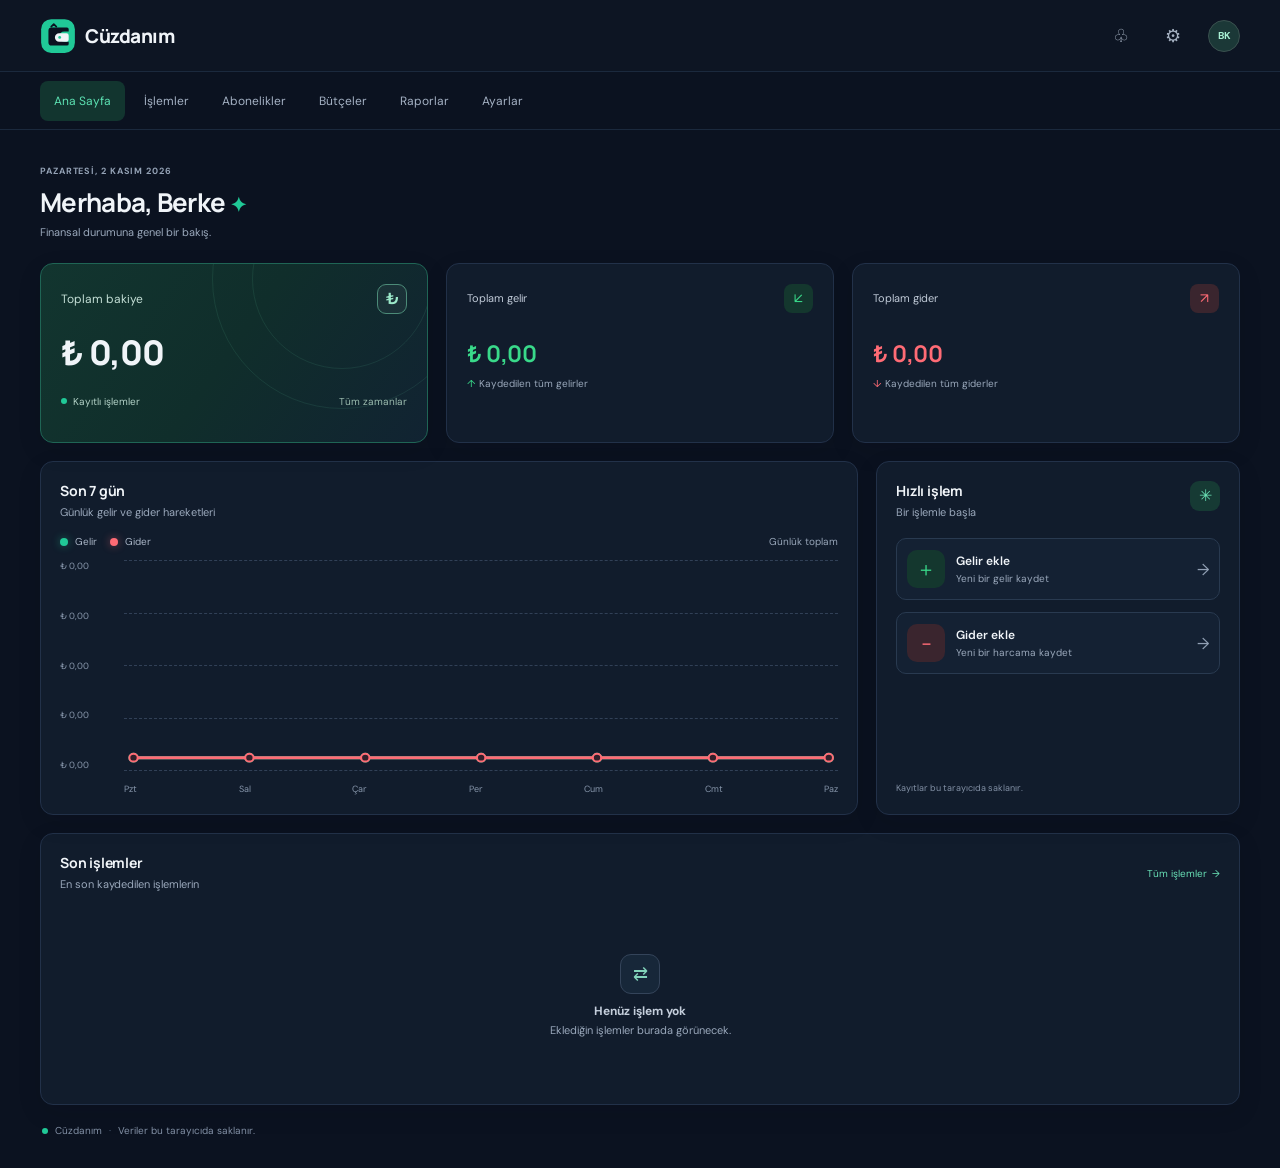
==== index.html @ 4f299576 "Initial commit - cuzdanim" ====
<!doctype html>
<html lang="tr">
  <head>
    <meta charset="utf-8" />
    <meta name="viewport" content="width=device-width, initial-scale=1" />
    <meta name="theme-color" content="#0b1220" />
    <meta name="description" content="Cüzdanım kişisel finans dashboard örneği." />
    <title>Cüzdanım | Ana Sayfa</title>
    <script>try { const t = localStorage.getItem('cuzdanim.theme'); if (t === 'dark' || t === 'light') document.documentElement.dataset.theme = t; } catch {}</script>
    <link rel="stylesheet" href="styles.css" />
    <script type="module" src="app.js"></script>
  </head>
  <body>
    <div class="app-shell">
      <header class="topbar">
        <a class="brand" href="#home" aria-label="Cüzdanım ana sayfa">
          <img class="brand-logo" src="assets/images/cuzdanim-logo.svg" alt="" aria-hidden="true" /><span>Cüzdanım</span>
        </a>
        <div class="topbar-actions">
          <button class="icon-button notification-button" type="button" aria-label="Bildirimler" aria-expanded="false" aria-controls="notification-panel"><span aria-hidden="true">♧</span><span class="notification-count" id="notification-count" hidden></span></button>
          <a class="icon-button settings-button" href="#settings" aria-label="Ayarlar">⚙</a>
          <div class="avatar" aria-label="Berke Kullanıcı">BK</div>
        </div>
        <section class="notification-panel" id="notification-panel" aria-labelledby="notification-title" hidden>
          <div class="notification-panel-heading"><div><h2 id="notification-title">Bildirimler</h2><p id="notification-summary" class="muted">Bildirimler yükleniyor…</p></div><button id="notifications-read-all" type="button" class="notification-read-all" hidden>Tümünü okundu işaretle</button></div>
          <div class="notification-list" id="notification-list" aria-live="polite"><p class="notification-empty">Bildirimler yükleniyor…</p></div>
        </section>
      </header>

      <nav class="desktop-nav" aria-label="Ana navigasyon">
        <a class="active" href="#home" aria-current="page">Ana Sayfa</a>
        <a href="#transactions">İşlemler</a><a href="#subscriptions">Abonelikler</a><a href="#budgets">Bütçeler</a>
        <a href="#reports">Raporlar</a><a href="#settings">Ayarlar</a>
      </nav>

      <main id="home" class="dashboard">
        <section class="welcome-row">
          <div><p class="eyebrow">PAZARTESİ, 2 KASIM 2026</p><h1>Merhaba, Berke <span aria-hidden="true">✦</span></h1><p class="muted">Finansal durumuna genel bir bakış.</p></div>
        </section>

        <section class="overview-grid" aria-label="Finansal özet">
          <article class="balance-card">
            <div class="balance-top"><span class="balance-label">Toplam bakiye</span><span class="balance-symbol" aria-hidden="true">₺</span></div>
            <p class="balance-amount" id="dashboard-balance">₺ 0,00</p>
            <div class="balance-bottom"><span><i class="status-dot"></i> Kayıtlı işlemler</span><span class="balance-period">Tüm zamanlar</span></div>
            <div class="balance-orb orb-one"></div><div class="balance-orb orb-two"></div>
          </article>
          <article class="card metric-card income-card">
            <div class="metric-heading"><span>Toplam gelir</span><span class="metric-icon" aria-hidden="true">↙</span></div>
            <p class="metric-value" id="dashboard-income">₺ 0,00</p>
            <p class="metric-caption"><span class="positive-mark">↑</span> Kaydedilen tüm gelirler</p>
          </article>
          <article class="card metric-card expense-card">
            <div class="metric-heading"><span>Toplam gider</span><span class="metric-icon" aria-hidden="true">↗</span></div>
            <p class="metric-value" id="dashboard-expense">₺ 0,00</p>
            <p class="metric-caption"><span class="negative-mark">↓</span> Kaydedilen tüm giderler</p>
          </article>
        </section>

        <section class="main-grid">
          <article class="card chart-card" aria-labelledby="chart-title">
            <div class="section-heading"><div><h2 id="chart-title">Son 7 gün</h2><p class="muted">Günlük gelir ve gider hareketleri</p></div></div>
            <div class="chart-legend"><span class="legend-item"><i class="legend-dot"></i> Gelir</span><span class="legend-item"><i class="legend-dot legend-expense"></i> Gider</span><span class="chart-range">Günlük toplam</span></div>
            <div class="chart-wrap" id="dashboard-chart" role="img" aria-label="Son yedi günlük gelir ve gider grafiği">
              <div class="y-axis"><span>₺ 0,00</span><span>₺ 0,00</span><span>₺ 0,00</span><span>₺ 0,00</span><span>₺ 0,00</span></div>
              <div class="plot">
                <div class="grid-lines" aria-hidden="true"><i></i><i></i><i></i><i></i><i></i></div>
                <svg class="chart-svg" viewBox="0 0 600 190" preserveAspectRatio="none" aria-hidden="true">
                  <defs><linearGradient id="area-fill" x1="0" x2="0" y1="0" y2="1"><stop offset="0%" stop-color="#20c997" stop-opacity=".27"/><stop offset="100%" stop-color="#20c997" stop-opacity="0"/></linearGradient></defs>
                </svg>
                <div class="x-axis" id="dashboard-chart-labels"></div>
              </div>
            </div>
          </article>

          <article class="card quick-card" aria-labelledby="quick-title">
            <div class="section-heading"><div><h2 id="quick-title">Hızlı işlem</h2><p class="muted">Bir işlemle başla</p></div><span class="quick-spark" aria-hidden="true">✳</span></div>
            <button class="quick-action quick-income" type="button" data-transaction="income"><span class="quick-icon" aria-hidden="true">＋</span><span><strong>Gelir ekle</strong><small>Yeni bir gelir kaydet</small></span><span class="quick-arrow" aria-hidden="true">→</span></button>
            <button class="quick-action quick-expense" type="button" data-transaction="expense"><span class="quick-icon" aria-hidden="true">−</span><span><strong>Gider ekle</strong><small>Yeni bir harcama kaydet</small></span><span class="quick-arrow" aria-hidden="true">→</span></button>
            <p class="quick-note">Kayıtlar bu tarayıcıda saklanır.</p>
          </article>
        </section>

        <section class="card transactions-card" id="recent-transactions" aria-labelledby="transactions-title">
          <div class="section-heading"><div><h2 id="transactions-title">Son işlemler</h2><p class="muted">En son kaydedilen işlemlerin</p></div><a class="view-all" href="#transactions">Tüm işlemler <span aria-hidden="true">→</span></a></div>
          <div class="transaction-list" id="dashboard-transactions" aria-live="polite">
            <div class="transactions-empty"><span class="empty-icon" aria-hidden="true">⇄</span><strong>Henüz işlem yok</strong><span>Eklediğin işlemler burada görünecek.</span></div>
          </div>
        </section>
        <footer class="page-footer"><span class="footer-dot"></span> Cüzdanım <span class="footer-separator">·</span> Veriler bu tarayıcıda saklanır.</footer>

        <section class="transactions-view" id="transactions-view" aria-labelledby="all-transactions-title" hidden>
          <div class="transactions-page-heading">
            <div><p class="eyebrow">CÜZDAN HAREKETLERİ</p><h1 id="all-transactions-title">İşlemler</h1><p class="muted">Gelir ve gider kayıtlarını ara, filtrele ve yönet.</p></div>
            <button class="button button-primary transactions-add" type="button" data-transaction="expense">＋ İşlem ekle</button>
          </div>
          <section class="card transactions-toolbar" aria-label="İşlem filtreleri">
            <label class="transactions-search">Ara
              <input id="transactions-search" type="search" placeholder="Açıklama veya kategori" autocomplete="off" />
            </label>
            <label>İşlem türü
              <select id="transactions-type"><option value="all">Tümü</option><option value="income">Gelir</option><option value="expense">Gider</option></select>
            </label>
            <label>Kategori
              <select id="transactions-category"><option value="all">Tüm kategoriler</option></select>
            </label>
            <label>Sıralama
              <select id="transactions-sort"><option value="desc">En yeni</option><option value="asc">En eski</option></select>
            </label>
          </section>
          <section class="card all-transactions-card" aria-label="İşlem listesi">
            <p class="transactions-count" id="transactions-count" aria-live="polite"></p>
            <div class="all-transaction-list" id="all-transactions-list" aria-live="polite"></div>
            <button class="button transactions-load-more" id="transactions-load-more" type="button" hidden>Daha fazla yükle</button>
          </section>
        </section>

        <section class="subscriptions-view" id="subscriptions-view" aria-labelledby="subscriptions-title" hidden>
          <div class="subscriptions-page-heading">
            <div><p class="eyebrow">DÜZENLİ ÖDEMELER</p><h1 id="subscriptions-title">Abonelikler</h1><p class="muted">Aboneliklerini ve yaklaşan ödemelerini yönet.</p></div>
            <button class="button button-primary subscription-add-button" type="button">＋ Abonelik ekle</button>
          </div>
          <p class="subscription-feedback" id="subscriptions-feedback" role="status" aria-live="polite"></p>

          <section class="subscription-summary-grid" aria-label="Abonelik özeti" aria-busy="true">
            <article class="card subscription-summary-card">
              <span>Aylık maliyet</span><strong id="subscription-monthly-cost">—</strong><small>Aktif aboneliklerin aylık karşılığı</small>
            </article>
            <article class="card subscription-summary-card">
              <span>Yıllık maliyet</span><strong id="subscription-yearly-cost">—</strong><small>Aktif aboneliklerin yıllık karşılığı</small>
            </article>
            <article class="card subscription-summary-card subscription-count-card">
              <span>Aktif abonelik</span><strong id="subscription-active-count">—</strong><small>İptal edilmemiş abonelikler</small>
            </article>
          </section>

          <section class="card subscription-section upcoming-section" aria-labelledby="upcoming-title">
            <div class="section-heading"><div><h2 id="upcoming-title">Yaklaşan ödemeler</h2><p class="muted">Vadesi geçen ve önümüzdeki 30 gündeki ödemeler</p></div></div>
            <div class="upcoming-group" id="overdue-payments-group" hidden><h3>Vadesi geçmiş</h3><div class="upcoming-list" id="overdue-payments"></div></div>
            <div class="upcoming-group" id="upcoming-payments-group" hidden><h3>Yaklaşan</h3><div class="upcoming-list" id="upcoming-payments"></div></div>
            <div class="subscription-empty" id="upcoming-empty" hidden>Önümüzdeki 30 gün için ödeme bulunmuyor.</div>
          </section>

          <section class="subscription-section" aria-labelledby="active-subscriptions-title">
            <div class="section-heading subscription-list-heading"><div><h2 id="active-subscriptions-title">Aktif abonelikler</h2><p class="muted">Düzenli ödemelerin ve sonraki vadeleri</p></div></div>
            <div class="subscription-list" id="active-subscriptions" aria-live="polite"><div class="subscription-loading">Abonelikler yükleniyor…</div></div>
          </section>

          <section class="subscription-section cancelled-section" aria-labelledby="cancelled-subscriptions-title">
            <div class="section-heading subscription-list-heading"><div><h2 id="cancelled-subscriptions-title">İptal edilen abonelikler</h2><p class="muted">Ödeme geçmişi korunur</p></div></div>
            <div class="subscription-list" id="cancelled-subscriptions" aria-live="polite"><div class="subscription-loading">Abonelikler yükleniyor…</div></div>
          </section>
        </section>

        <section class="budgets-view" id="budgets-view" aria-labelledby="budgets-title" hidden>
          <div class="budgets-page-heading">
            <div><p class="eyebrow">AYLIK HARCAMA PLANI</p><h1 id="budgets-title">Bütçeler</h1><p class="muted">Kategorilerine göre bu ayki harcamalarını takip et.</p></div>
            <button class="button button-primary budget-add-button" type="button">＋ Bütçe ekle</button>
          </div>
          <p class="budget-feedback" id="budgets-feedback" role="status" aria-live="polite"></p>
          <section class="budget-summary-grid" aria-label="Bütçe özeti" aria-busy="true">
            <article class="card budget-summary-card"><span>Toplam aylık bütçe</span><strong id="budget-total-amount">—</strong></article>
            <article class="card budget-summary-card"><span>Bu ay harcanan</span><strong id="budget-total-spent">—</strong></article>
            <article class="card budget-summary-card"><span>Kalan bütçe</span><strong id="budget-total-remaining">—</strong></article>
          </section>
          <section class="budget-list-section" aria-labelledby="budget-list-title">
            <div class="section-heading"><div><h2 id="budget-list-title">Kategori bütçeleri</h2><p class="muted">Harcamalar mevcut gider kayıtlarından hesaplanır.</p></div></div>
            <div class="budget-list" id="budget-list" aria-live="polite"><div class="budget-loading">Bütçeler yükleniyor…</div></div>
          </section>
        </section>

        <section class="reports-view" id="reports-view" aria-labelledby="reports-title" hidden>
          <div class="reports-page-heading">
            <div><p class="eyebrow">GELİR VE GİDER ANALİZİ</p><h1 id="reports-title">Raporlar</h1><p class="muted">Finansal hareketlerini seçtiğin döneme göre incele.</p></div>
          </div>
          <section class="card reports-filter" aria-label="Rapor tarih filtresi">
            <label for="reports-period">Dönem</label>
            <select id="reports-period">
              <option value="this-month">Bu ay</option>
              <option value="last-month">Geçen ay</option>
              <option value="last-6-months">Son 6 ay</option>
              <option value="last-12-months">Son 12 ay</option>
              <option value="custom">Özel tarih aralığı</option>
            </select>
            <div class="reports-custom-range" id="reports-custom-range" hidden>
              <label>Başlangıç<input id="reports-start-date" type="date" /></label>
              <label>Bitiş<input id="reports-end-date" type="date" /></label>
              <button class="button button-primary" id="reports-apply-range" type="button">Uygula</button>
            </div>
          </section>
          <p class="reports-feedback" id="reports-feedback" role="status" aria-live="polite"></p>
          <section class="reports-summary-grid" aria-label="Finansal özet" aria-busy="true">
            <article class="card report-metric"><span>Toplam gelir</span><strong id="report-income">—</strong><small id="report-income-change">Önceki döneme göre —</small></article>
            <article class="card report-metric"><span>Toplam gider</span><strong id="report-expense">—</strong><small id="report-expense-change">Önceki döneme göre —</small></article>
            <article class="card report-metric"><span>Net tasarruf</span><strong id="report-net">—</strong><small id="report-net-change">Önceki döneme göre —</small></article>
            <article class="card report-metric"><span>Tasarruf oranı</span><strong id="report-savings-rate">—</strong><small>Net tasarruf / toplam gelir</small></article>
          </section>
          <p class="reports-range-label" id="reports-range-label"></p>

          <section class="reports-chart-grid">
            <article class="card report-panel monthly-report-panel">
              <div class="section-heading"><div><h2>Aylık gelir ve gider</h2><p class="muted">Seçilen dönemin aylık toplamları</p></div></div>
              <div class="report-chart-legend"><span><i class="report-legend-income"></i> Gelir</span><span><i class="report-legend-expense"></i> Gider</span></div>
              <div class="report-monthly-chart" id="reports-monthly-chart" aria-label="Aylık gelir gider grafiği"></div>
              <p class="report-chart-empty" id="reports-monthly-empty" hidden>Bu dönemde gelir veya gider kaydı yok.</p>
            </article>
            <article class="card report-panel category-report-panel">
              <div class="section-heading"><div><h2>Gider dağılımı</h2><p class="muted">Kategori bazında seçilen dönem</p></div></div>
              <div class="report-donut-wrap">
                <div class="report-donut" id="reports-donut" role="img" aria-label="Kategori bazında gider dağılımı"><span id="reports-donut-total">₺ 0,00</span><small>Toplam gider</small></div>
              </div>
              <ul class="report-category-legend" id="reports-category-legend"></ul>
              <p class="report-chart-empty" id="reports-category-empty" hidden>Bu dönemde gider kaydı yok.</p>
            </article>
          </section>

          <section class="reports-analysis-grid">
            <article class="card report-panel top-category-panel">
              <div class="section-heading"><div><h2>En çok harcama yapılanlar</h2><p class="muted">İlk 5 kategori ve gider içindeki payı</p></div></div>
              <ol class="report-top-categories" id="reports-top-categories"></ol>
              <p class="report-chart-empty" id="reports-top-empty" hidden>Karşılaştırma için gider kaydı yok.</p>
            </article>
            <article class="card report-panel savings-panel">
              <div class="section-heading"><div><h2>Aylık tasarruf analizi</h2><p class="muted">Gelir ile gider arasındaki fark</p></div></div>
              <strong class="report-period-net" id="reports-period-net">—</strong>
              <div class="report-savings-months" id="reports-savings-months"></div>
              <p class="report-chart-empty" id="reports-savings-empty" hidden>Bu dönemde tasarruf verisi yok.</p>
            </article>
          </section>
        </section>

        <section class="settings-view" id="settings-view" aria-labelledby="settings-title" hidden>
          <div class="settings-page-heading"><div><p class="eyebrow">UYGULAMA TERCİHLERİ</p><h1 id="settings-title">Ayarlar</h1><p class="muted">Görünümü ve cihazındaki verileri yönet.</p></div></div>
          <p class="settings-feedback" id="settings-feedback" role="status" aria-live="polite"></p>
          <section class="card settings-card" aria-labelledby="appearance-title">
            <div class="settings-card-heading"><h2 id="appearance-title">Görünüm</h2><p class="muted">Tema tercihin bu cihazda saklanır.</p></div>
            <label class="settings-field">Tema
              <select id="settings-theme"><option value="dark">Koyu tema</option><option value="light">Açık tema</option></select>
            </label>
          </section>
          <section class="card settings-card" aria-labelledby="data-overview-title">
            <div class="settings-card-heading"><h2 id="data-overview-title">Veri özeti</h2><p class="muted">Bu cihazdaki IndexedDB kayıtları</p></div>
            <dl class="settings-stat-list" id="settings-stat-list" aria-busy="true">
              <div><dt>Toplam işlem</dt><dd id="settings-transaction-count">—</dd></div>
              <div><dt>Aktif abonelik</dt><dd id="settings-subscription-count">—</dd></div>
              <div><dt>Bütçe</dt><dd id="settings-budget-count">—</dd></div>
              <div><dt>Veritabanı sürümü</dt><dd id="settings-database-version">—</dd></div>
              <div><dt>Son yedekleme</dt><dd id="settings-last-backup">Henüz yedek alınmadı</dd></div>
            </dl>
          </section>
          <section class="card settings-card" aria-labelledby="backup-title">
            <div class="settings-card-heading"><h2 id="backup-title">Yedekleme ve geri yükleme</h2><p class="muted">Tüm kayıtların tek bir JSON dosyasına aktarılır.</p></div>
            <div class="settings-action-row">
              <button class="button button-primary" id="backup-export" type="button">Yedeği indir</button>
              <input id="backup-file" class="settings-file-input" type="file" accept="application/json,.json" />
              <label class="button settings-file-label" for="backup-file">JSON yedeği seç</label>
            </div>
            <p class="settings-note">Geri yükleme mevcut uygulama verilerinin tamamını yedekteki kayıtlarla değiştirir. Önce yedek indirmek iyi bir korumadır.</p>
          </section>
          <section class="card settings-card settings-reset-card" aria-labelledby="reset-title">
            <div class="settings-card-heading"><h2 id="reset-title">Tüm verileri sıfırla</h2><p class="muted">Bu işlem geri alınamaz. İşlemler, özel kategoriler, abonelikler, ödeme geçmişi ve bütçeler silinir; varsayılan kategoriler korunur.</p></div>
            <button class="button button-danger" id="data-reset" type="button">Tüm uygulama verilerini sıfırla</button>
          </section>
        </section>
      </main>

      <nav class="mobile-nav" aria-label="Ana navigasyon">
        <a href="#home" aria-current="page"><span aria-hidden="true">⌂</span><small>Ana Sayfa</small></a>
        <a href="#transactions"><span aria-hidden="true">⇄</span><small>İşlemler</small></a>
        <a href="#subscriptions"><span aria-hidden="true">⟳</span><small>Abonelikler</small></a>
        <a href="#budgets"><span aria-hidden="true">▤</span><small>Bütçeler</small></a>
        <a href="#reports"><span aria-hidden="true">▥</span><small>Raporlar</small></a>
        <a href="#settings"><span aria-hidden="true">⚙</span><small>Ayarlar</small></a>
      </nav>

      <dialog class="transaction-dialog" aria-labelledby="dialog-title">
        <form class="dialog-form" novalidate>
          <button class="dialog-close" type="button" aria-label="Kapat">×</button>
          <span class="dialog-icon" aria-hidden="true">＋</span>
          <h2 id="dialog-title">İşlem ekle</h2>
          <p class="muted">Gelir veya gider kaydını cüzdanına ekle.</p>
          <label>İşlem türü
            <select id="transaction-type" name="type" required>
              <option value="income">Gelir</option>
              <option value="expense">Gider</option>
            </select>
          </label>
          <label>Tutar (TL)
            <input id="transaction-amount" name="amount" type="text" inputmode="decimal" autocomplete="off" placeholder="Örn. 1.250,75" required />
          </label>
          <label>Kategori
            <select id="transaction-category" name="categoryId" required>
              <option value="">Kategori seç</option>
            </select>
          </label>
          <label>Tarih<input id="transaction-date" name="date" type="date" required /></label>
          <label>Açıklama<input id="transaction-description" name="description" type="text" maxlength="120" placeholder="Örn. Market alışverişi" autocomplete="off" required /></label>
          <p class="form-feedback" role="status" aria-live="polite"></p>
          <button class="button button-primary dialog-submit" type="submit">İşlemi kaydet</button>
        </form>
      </dialog>
      <dialog class="confirm-dialog" id="delete-confirm-dialog" aria-labelledby="delete-confirm-title">
        <form method="dialog" class="confirm-dialog-content">
          <h2 id="delete-confirm-title">İşlem silinsin mi?</h2>
          <p class="muted">Bu işlem kalıcı olarak silinecek.</p>
          <div class="confirm-actions"><button class="button" value="cancel">Vazgeç</button><button class="button button-danger" value="confirm">İşlemi sil</button></div>
        </form>
      </dialog>
      <dialog class="subscription-dialog" id="subscription-dialog" aria-labelledby="subscription-dialog-title">
        <form class="dialog-form subscription-form" id="subscription-form" novalidate>
          <button class="dialog-close" type="button" aria-label="Kapat">×</button>
          <span class="dialog-icon" aria-hidden="true">⟳</span>
          <h2 id="subscription-dialog-title">Abonelik ekle</h2>
          <p class="muted">Düzenli ödemenin bilgilerini gir.</p>
          <label>Abonelik adı
            <input id="subscription-name" name="name" type="text" maxlength="100" placeholder="Örn. Müzik üyeliği" autocomplete="off" required />
          </label>
          <label>Tutar (TL)
            <input id="subscription-amount" name="amount" type="text" inputmode="decimal" autocomplete="off" placeholder="Örn. 149,90" required />
          </label>
          <label>Ödeme periyodu
            <select id="subscription-period" name="period" required><option value="monthly">Aylık</option><option value="yearly">Yıllık</option></select>
          </label>
          <label>Sonraki ödeme tarihi
            <input id="subscription-next-date" name="nextPaymentDate" type="date" required />
          </label>
          <label>Gider kategorisi
            <select id="subscription-category" name="categoryId" required><option value="">Kategoriler yükleniyor…</option></select>
          </label>
          <p class="form-feedback" id="subscription-form-feedback" role="status" aria-live="polite"></p>
          <button class="button button-primary dialog-submit" id="subscription-submit" type="submit">Aboneliği kaydet</button>
        </form>
      </dialog>
      <dialog class="confirm-dialog" id="subscription-confirm-dialog" aria-labelledby="subscription-confirm-title">
        <form method="dialog" class="confirm-dialog-content">
          <h2 id="subscription-confirm-title">Onay</h2>
          <p class="muted" id="subscription-confirm-message"></p>
          <div class="confirm-actions"><button class="button" value="cancel">Vazgeç</button><button class="button button-primary" id="subscription-confirm-action" value="confirm">Onayla</button></div>
        </form>
      </dialog>
      <dialog class="subscription-dialog budget-dialog" id="budget-dialog" aria-labelledby="budget-dialog-title">
        <form class="dialog-form subscription-form" id="budget-form" novalidate>
          <button class="dialog-close" type="button" aria-label="Kapat">×</button>
          <span class="dialog-icon" aria-hidden="true">▤</span>
          <h2 id="budget-dialog-title">Bütçe ekle</h2>
          <p class="muted">Bir gider kategorisi için aylık sınır belirle.</p>
          <label>Bütçe adı
            <input id="budget-name" name="name" type="text" maxlength="80" placeholder="Örn. Market bütçem" autocomplete="off" required />
          </label>
          <label>Gider kategorisi
            <select id="budget-category" name="categoryId" required><option value="">Kategoriler yükleniyor…</option></select>
          </label>
          <label>Aylık bütçe (TL)
            <input id="budget-amount" name="amount" type="text" inputmode="decimal" autocomplete="off" placeholder="Örn. 5.000,00" required />
          </label>
          <p class="form-feedback" id="budget-form-feedback" role="status" aria-live="polite"></p>
          <button class="button button-primary dialog-submit" id="budget-submit" type="submit">Bütçeyi kaydet</button>
        </form>
      </dialog>
    </div>
  </body>
</html>
---- styles.css ----
@import url('https://fonts.googleapis.com/css2?family=DM+Sans:wght@400;500;600;700&family=Manrope:wght@400;500;600;700;800&display=swap');

:root {
  color-scheme: dark;
  --bg: #0b1220;
  --sidebar: #0d1523;
  --surface: #111c2c;
  --surface-raised: #152235;
  --border: #223149;
  --text: #f0f4f8;
  --muted: #8290a5;
  --emerald: #20c997;
  --income: #39d98a;
  --expense: #ff6b75;
  --gutter: 16px;
  font-family: 'DM Sans', sans-serif;
  background: var(--bg);
  color: var(--text);
}

* { box-sizing: border-box; }
html { min-width: 320px; scroll-behavior: smooth; }
body { min-width: 320px; min-height: 100vh; margin: 0; overflow-x: hidden; background: var(--bg); }
button, input { font: inherit; }
button, a { -webkit-tap-highlight-color: transparent; }
a { color: inherit; text-decoration: none; }
button { color: inherit; }
.app-shell { min-height: 100vh; }
.topbar { position: relative; height: 64px; display: flex; align-items: center; justify-content: space-between; padding: 0 var(--gutter); border-bottom: 1px solid #1b293d; background: #0d1523; }
.brand { display: flex; align-items: center; gap: 9px; font: 800 17px 'Manrope', sans-serif; letter-spacing: -.5px; }
.brand-logo { display: block; width: 34px; height: 34px; flex: 0 0 auto; }
.topbar-actions { display: flex; align-items: center; gap: 5px; }
.icon-button { position: relative; display: grid; place-items: center; width: 42px; height: 42px; border: 0; border-radius: 9px; background: transparent; color: #a6b2c2; font-size: 18px; cursor: pointer; }
.notification-count { position: absolute; top: 2px; right: 0; display: grid; min-width: 16px; height: 16px; place-items: center; padding: 0 4px; border: 1px solid #0d1523; border-radius: 9px; background: var(--expense); color: white; font-size: 9px; font-weight: 700; line-height: 1; }
.notification-count[hidden] { display: none; }
.notification-panel { position: absolute; z-index: 20; top: 58px; right: 10px; width: min(390px, calc(100vw - 20px)); max-height: min(72vh, 520px); overflow: auto; padding: 15px; border: 1px solid #2b3a50; border-radius: 13px; background: #111c2c; box-shadow: 0 16px 45px #0008; }
.notification-panel[hidden] { display: none; }
.notification-panel-heading { display: flex; align-items: flex-start; justify-content: space-between; gap: 12px; padding-bottom: 11px; border-bottom: 1px solid #26354a; }
.notification-panel-heading h2 { margin-bottom: 4px; font-size: 15px; }
.notification-read-all, .notification-mark-read { min-height: 44px; padding: 0 9px; border: 1px solid #34445a; border-radius: 8px; background: transparent; color: #a9e8d0; font-size: 11px; cursor: pointer; }
.notification-list { display: grid; gap: 8px; padding-top: 10px; }
.notification-item { display: flex; align-items: flex-start; justify-content: space-between; gap: 10px; padding: 11px; border: 1px solid #2a3950; border-left: 3px solid var(--emerald); border-radius: 9px; background: #152235; }
.notification-item.notification-subscription { border-left-color: #f2bd72; }
.notification-item.is-read { opacity: .65; }
.notification-item strong { display: block; margin-bottom: 4px; color: var(--text); font-size: 11px; }
.notification-item p { margin: 0; color: #aab7c8; font-size: 11px; line-height: 1.45; }
.notification-mark-read { flex: 0 0 auto; }
.notification-mark-read:disabled { border-color: transparent; color: #8290a5; cursor: default; }
.notification-empty, .notification-error { margin: 0; padding: 18px 8px; color: #9aa8bb; font-size: 11px; line-height: 1.5; text-align: center; }
.notification-error { color: var(--expense); }
.avatar { display: grid; place-items: center; width: 32px; height: 32px; margin-left: 4px; border: 1px solid #3a514f; border-radius: 50%; color: #a9f1d4; background: #1b3837; font-size: 10px; font-weight: 700; }
.desktop-nav { display: none; }
.dashboard { width: min(100%, 1280px); margin: 0 auto; padding: 0 var(--gutter) calc(96px + env(safe-area-inset-bottom)); }
.welcome-row { display: flex; align-items: center; justify-content: space-between; gap: 10px; padding: 24px 0 18px; }
.eyebrow { margin: 0 0 7px; color: #94a2b5; font-size: 9px; font-weight: 700; letter-spacing: .9px; }
h1, h2, p { margin-top: 0; }
h1, h2 { font-family: 'Manrope', sans-serif; }
h1 { margin-bottom: 4px; font-size: clamp(21px, 5.8vw, 26px); letter-spacing: -.7px; }
h1 span { color: var(--emerald); font-size: .75em; }
h2 { margin-bottom: 4px; font-size: 14px; letter-spacing: -.2px; }
.muted { margin: 0; color: #9aa8bb; font-size: 11px; line-height: 1.5; }
.overview-grid { display: grid; grid-template-columns: minmax(0, 1fr) minmax(0, 1fr); gap: 11px; }
.balance-card, .card { min-width: 0; border: 1px solid var(--border); border-radius: 13px; background: var(--surface); box-shadow: 0 8px 25px #0208121a; }
.balance-card { position: relative; grid-column: 1 / -1; min-height: 174px; overflow: hidden; padding: 19px; border-color: #1f6555; background: linear-gradient(125deg, #12352f 0%, #102e2b 49%, #112332 100%); }
.balance-top, .balance-bottom { position: relative; z-index: 1; display: flex; align-items: center; justify-content: space-between; gap: 8px; }
.balance-label { color: #c3ded5; font-size: 12px; }
.balance-symbol { display: grid; place-items: center; width: 30px; height: 30px; border: 1px solid #4c8b78; border-radius: 9px; color: #9be8c9; background: #ffffff0b; font-weight: 700; }
.balance-amount { position: relative; z-index: 1; margin: 12px 0 18px; font: 800 clamp(27px, 8vw, 36px) 'Manrope', sans-serif; letter-spacing: -1.2px; white-space: nowrap; }
.balance-amount span, .metric-value span { font-size: .62em; font-weight: 600; opacity: .82; }
.balance-bottom { color: #b4d3c8; font-size: 10px; }
.balance-bottom > span:first-child { display: inline-flex; align-items: center; gap: 6px; }
.status-dot, .footer-dot { width: 6px; height: 6px; border-radius: 50%; background: var(--emerald); }
.balance-period { color: #9cbcaf; }
.balance-orb { position: absolute; border: 1px solid #66d4ab1b; border-radius: 50%; pointer-events: none; }
.orb-one { top: -115px; right: -45px; width: 260px; height: 260px; }
.orb-two { top: -75px; right: -5px; width: 180px; height: 180px; }
.metric-card { min-height: 132px; padding: 13px; }
.metric-heading { display: flex; align-items: center; justify-content: space-between; gap: 5px; color: #c0cad7; font-size: 11px; }
.metric-icon { display: grid; flex: 0 0 auto; place-items: center; width: 29px; height: 29px; border-radius: 8px; font-size: 14px; }
.income-card .metric-icon { color: var(--income); background: #14372e; }
.expense-card .metric-icon { color: var(--expense); background: #3a252e; }
.metric-value { margin: 13px 0 8px; font: 700 clamp(14px, 4.5vw, 21px) 'Manrope', sans-serif; letter-spacing: -.5px; white-space: nowrap; }
.income-card .metric-value { color: var(--income); }
.expense-card .metric-value { color: var(--expense); }
.metric-caption { margin: 0; color: #9aa8bb; font-size: 9px; line-height: 1.4; }
.positive-mark { color: var(--income); }
.negative-mark { color: var(--expense); }
.main-grid { display: grid; grid-template-columns: minmax(0, 1fr); gap: 12px; margin-top: 12px; }
.chart-card, .quick-card, .transactions-card { padding: 16px 14px; }
.section-heading { display: flex; align-items: flex-start; justify-content: space-between; gap: 10px; }
.chart-legend { display: flex; flex-wrap: wrap; align-items: center; gap: 8px 13px; margin-top: 15px; }
.legend-item { display: inline-flex; align-items: center; gap: 7px; color: #aab6c7; font-size: 10px; }
.legend-dot { width: 8px; height: 8px; border-radius: 50%; background: var(--emerald); box-shadow: 0 0 9px #20c99777; }
.legend-expense { background: var(--expense); box-shadow: 0 0 9px #ff6b7577; }
.chart-range { margin-left: auto; color: #98a6b9; font-size: 10px; }
.chart-wrap { display: flex; height: 185px; min-width: 0; margin-top: 12px; }
.y-axis { display: flex; flex: 0 0 64px; flex-direction: column; justify-content: space-between; padding: 0 7px 24px 0; color: #8796ab; font-size: 9px; }
.plot { position: relative; flex: 1; min-width: 0; height: 100%; }
.grid-lines { position: absolute; inset: 0 0 24px; display: flex; flex-direction: column; justify-content: space-between; }
.grid-lines i { display: block; border-top: 1px dashed #314057; }
.chart-svg { position: absolute; inset: 0 0 24px; width: 100%; height: calc(100% - 24px); overflow: visible; }
.chart-area-fill { fill: url(#area-fill); }
.chart-line { fill: none; stroke: var(--emerald); stroke-width: 3; stroke-linecap: round; stroke-linejoin: round; vector-effect: non-scaling-stroke; }
.chart-line-expense { stroke: var(--expense); }
.chart-area-fill-expense { fill: url(#expense-area-fill); }
.chart-point { fill: #102a29; stroke: var(--emerald); stroke-width: 2; vector-effect: non-scaling-stroke; }
.chart-point-expense { fill: #321f2a; stroke: var(--expense); }
.chart-point.active { fill: var(--emerald); stroke: #d0ffed; stroke-width: 2; }
.x-axis { position: absolute; right: 0; bottom: 0; left: 0; display: flex; justify-content: space-between; gap: 3px; color: #8796ab; font-size: 9px; }
.quick-card { display: flex; flex-direction: column; }
.quick-spark { display: grid; place-items: center; width: 30px; height: 30px; border-radius: 9px; color: #6be0b5; background: #163a34; }
.quick-action { display: flex; align-items: center; gap: 11px; width: 100%; min-height: 62px; margin-top: 12px; padding: 9px 10px; border: 1px solid #293a50; border-radius: 10px; background: #142133; text-align: left; cursor: pointer; }
.quick-income { margin-top: 18px; }
.quick-icon { display: grid; flex: 0 0 auto; place-items: center; width: 38px; height: 38px; border-radius: 10px; color: var(--income); background: #14372e; font-size: 20px; }
.quick-expense .quick-icon { color: var(--expense); background: #3a252e; }
.quick-action > span:nth-child(2) { display: grid; min-width: 0; gap: 3px; }
.quick-action strong { font-size: 12px; font-weight: 600; }
.quick-action small { color: #9aa8bb; font-size: 10px; }
.quick-arrow { margin-left: auto; color: #91a0b4; font-size: 16px; }
.quick-note { margin: auto 0 0; padding-top: 13px; color: #8290a5; font-size: 9px; line-height: 1.5; }
.transactions-card { margin-top: 12px; }
.view-all { display: inline-flex; align-items: center; min-height: 40px; gap: 5px; color: #68dfb5; font-size: 10px; white-space: nowrap; }
.transaction-list { margin-top: 12px; }
.transaction-row { display: grid; grid-template-columns: 38px minmax(0, 1fr) auto; align-items: center; gap: 10px; min-height: 75px; padding: 9px 0; border-top: 1px solid #26354a; }
.transaction-icon { display: grid; place-items: center; width: 38px; height: 38px; border: 1px solid #34445a; border-radius: 11px; background: #172739; font-size: 16px; }
.transaction-icon.groceries, .transaction-icon.coffee { color: #e8bb7a; }
.transaction-icon.salary, .transaction-icon.freelance { color: var(--income); }
.transaction-icon.home { color: #9eb4ff; }
.transaction-info { display: grid; min-width: 0; gap: 4px; }
.transaction-info strong { overflow: hidden; color: #e2e8f0; font-size: 11px; font-weight: 600; text-overflow: ellipsis; white-space: nowrap; }
.transaction-info small { overflow: hidden; color: #9aa8bb; font-size: 9px; text-overflow: ellipsis; white-space: nowrap; }
.transaction-amount { font-size: 10px; font-weight: 600; white-space: nowrap; }
.expense-amount { color: var(--expense); }
.income-amount { color: var(--income); }
.transaction-tag { display: inline-flex; align-items: center; justify-content: center; min-height: 20px; justify-self: start; padding: 1px 7px; border-radius: 6px; font-size: 9px; line-height: 1.2; }
.expense-tag { color: #ff9299; background: #3a252e; }
.income-tag { color: #6de3a7; background: #14372e; }
.transactions-empty { display: flex; min-height: 180px; flex-direction: column; align-items: center; justify-content: center; color: #9aa8bb; text-align: center; font-size: 11px; }
.transactions-empty .empty-icon { display: grid; place-items: center; width: 40px; height: 40px; border: 1px solid #34445a; border-radius: 11px; color: #83d4ba; background: #172739; font-size: 18px; }
.transactions-empty strong { margin: 9px 0 4px; color: #c4cedb; font-size: 12px; }
.page-footer { display: flex; align-items: center; gap: 7px; padding: 18px 2px 0; color: #8290a5; font-size: 9px; line-height: 1.5; }
.footer-dot { flex: 0 0 auto; }
.footer-separator { color: #53637a; }
.mobile-nav { position: fixed; z-index: 10; right: 0; bottom: 0; left: 0; display: grid; grid-template-columns: repeat(6, minmax(0, 1fr)); padding: 5px 4px calc(5px + env(safe-area-inset-bottom)); border-top: 1px solid #2a3950; background: #0d1523f5; backdrop-filter: blur(12px); }
.mobile-nav a { display: flex; min-width: 0; min-height: 54px; flex-direction: column; align-items: center; justify-content: center; gap: 3px; border: 0; border-radius: 8px; background: transparent; color: #a4b1c3; }
.mobile-nav a[aria-current="page"] { color: #5ce1b2; }
.mobile-nav a > span { font-size: 18px; line-height: 1; }
.mobile-nav small { overflow: hidden; max-width: 100%; font-size: 8px; text-overflow: ellipsis; white-space: nowrap; }
.transaction-dialog { width: min(calc(100% - 32px), 420px); max-height: min(88dvh, 720px); overflow: auto; padding: 0; border: 1px solid #34445a; border-radius: 16px; background: var(--surface); color: var(--text); box-shadow: 0 24px 80px #0009; }
.transaction-dialog::backdrop { background: #030812b8; backdrop-filter: blur(4px); }
.dialog-form { position: relative; display: grid; gap: 14px; padding: 26px; }
.dialog-close { position: absolute; top: 12px; right: 12px; width: 40px; height: 40px; border: 0; border-radius: 8px; background: transparent; color: #aab6c7; font-size: 24px; }
.dialog-icon { display: grid; place-items: center; width: 42px; height: 42px; border-radius: 12px; color: var(--emerald); background: #153b35; font-size: 22px; }
.dialog-icon-expense { color: var(--expense); background: #3a252e; }
.dialog-form h2 { margin: 0; font-size: 19px; }
.dialog-form label { display: grid; gap: 7px; color: #b4c0ce; font-size: 11px; }
.dialog-form input, .dialog-form select { width: 100%; min-height: 46px; padding: 0 12px; border: 1px solid #34445a; border-radius: 8px; outline: none; background: #0d1726; color: var(--text); font-size: 14px; }
.dialog-form input:focus, .dialog-form select:focus { border-color: var(--emerald); }
.form-feedback { min-height: 18px; margin: 0; color: #9aa8bb; font-size: 11px; line-height: 1.5; }
.form-feedback.is-success { color: var(--income); }
.form-feedback.is-error { color: var(--expense); }
.dialog-submit { margin-top: 4px; }
.app-notice { position: fixed; z-index: 30; right: 16px; bottom: calc(78px + env(safe-area-inset-bottom)); left: 16px; max-width: 420px; margin: 0 auto; padding: 13px 16px; transform: translateY(10px); border: 1px solid #34445a; border-radius: 10px; background: #172538; color: #e2e9f1; box-shadow: 0 12px 35px #0006; opacity: 0; pointer-events: none; transition: opacity .18s ease, transform .18s ease; font-size: 12px; text-align: center; }
.app-notice.is-visible { transform: translateY(0); opacity: 1; }
.transactions-view[hidden], .dashboard > [hidden] { display: none !important; }
.transactions-page-heading { display: flex; align-items: flex-end; justify-content: space-between; gap: 14px; padding: 24px 0 18px; }
.transactions-page-heading h1 { margin-bottom: 5px; }
.transactions-add { flex: 0 0 auto; min-height: 44px; }
.transactions-toolbar { display: grid; grid-template-columns: repeat(2, minmax(0, 1fr)); gap: 10px; padding: 14px; }
.transactions-toolbar label { display: grid; min-width: 0; gap: 6px; color: #b4c0ce; font-size: 10px; }
.transactions-toolbar .transactions-search { grid-column: 1 / -1; }
.transactions-toolbar input, .transactions-toolbar select { width: 100%; min-width: 0; min-height: 44px; padding: 0 10px; border: 1px solid #34445a; border-radius: 8px; outline: none; background: #0d1726; color: var(--text); font-size: 13px; }
.transactions-toolbar input:focus, .transactions-toolbar select:focus { border-color: var(--emerald); }
.all-transactions-card { margin-top: 12px; padding: 13px 14px; }
.transactions-count { margin: 0; padding: 1px 0 10px; color: #9aa8bb; font-size: 11px; }
.manage-transaction-row { display: grid; grid-template-columns: minmax(0, 1fr) auto; align-items: center; gap: 8px 10px; min-width: 0; padding: 12px 0; border-top: 1px solid #26354a; }
.manage-transaction-info { display: grid; min-width: 0; gap: 4px; }
.manage-transaction-info strong { overflow: hidden; color: #e2e8f0; font-size: 12px; text-overflow: ellipsis; white-space: nowrap; }
.manage-transaction-info span { overflow: hidden; color: #9aa8bb; font-size: 10px; text-overflow: ellipsis; white-space: nowrap; }
.manage-transaction-row > .transaction-amount { justify-self: end; font-size: 12px; }
.manage-transaction-actions { display: flex; grid-column: 1 / -1; justify-content: flex-end; gap: 7px; }
.button { display: inline-flex; align-items: center; justify-content: center; min-height: 44px; padding: 0 13px; border: 1px solid #34445a; border-radius: 8px; background: #142133; color: #dce5ef; font-size: 12px; cursor: pointer; }
.button-primary { border-color: #20c997; background: #20c997; color: #062219; font-weight: 700; }
.transaction-action { min-width: 72px; min-height: 44px; }
.transaction-delete, .button-danger { border-color: #653741; color: #ff9ba2; background: #35242c; }
.transactions-load-more { width: 100%; margin-top: 12px; }
.transactions-load-more[hidden] { display: none; }
.confirm-dialog { width: min(calc(100% - 32px), 400px); padding: 0; border: 1px solid #34445a; border-radius: 14px; background: var(--surface); color: var(--text); box-shadow: 0 24px 80px #0009; }
.confirm-dialog::backdrop { background: #030812b8; backdrop-filter: blur(4px); }
.confirm-dialog-content { padding: 22px; }
.confirm-dialog-content h2 { font-size: 18px; }
.confirm-actions { display: flex; justify-content: flex-end; gap: 8px; margin-top: 18px; }
.subscriptions-view[hidden] { display: none !important; }
.subscriptions-view { display: grid; gap: 16px; padding-top: 22px; }
.subscriptions-page-heading { display: flex; align-items: flex-end; justify-content: space-between; gap: 12px; }
.subscriptions-page-heading h1 { margin-bottom: 5px; }
.subscription-add-button { flex: 0 0 auto; min-height: 44px; }
.subscription-feedback { min-height: 0; margin: -8px 0 0; color: var(--expense); font-size: 12px; line-height: 1.5; }
.subscription-feedback:empty { display: none; }
.subscription-summary-grid { display: grid; grid-template-columns: repeat(2, minmax(0, 1fr)); gap: 10px; }
.subscription-summary-card { display: grid; min-width: 0; min-height: 116px; align-content: start; gap: 7px; padding: 14px; }
.subscription-summary-card > span { color: #b7c3d1; font-size: 11px; }
.subscription-summary-card > strong { overflow: hidden; color: #8ae6c5; font: 700 clamp(17px, 5vw, 23px) 'Manrope', sans-serif; text-overflow: ellipsis; white-space: nowrap; }
.subscription-count-card { grid-column: 1 / -1; }
.subscription-summary-card > small { color: #8796ab; font-size: 9px; line-height: 1.45; }
.subscription-section { min-width: 0; }
.subscription-section > .section-heading { margin-bottom: 11px; }
.upcoming-section { display: grid; gap: 12px; padding: 16px 14px; }
.upcoming-section > .section-heading { margin-bottom: 0; }
.upcoming-group { display: grid; gap: 8px; }
.upcoming-group[hidden] { display: none; }
.upcoming-group h3 { margin: 0; color: #c2cedb; font-size: 11px; font-weight: 700; }
.upcoming-list, .subscription-list { display: grid; min-width: 0; gap: 10px; }
.upcoming-payment-card { display: grid; grid-template-columns: minmax(0, 1fr) auto; align-items: center; gap: 10px; min-width: 0; padding: 12px; border: 1px solid #293a50; border-radius: 11px; background: #142133; }
.upcoming-payment-card.is-overdue { border-color: #693c46; background: linear-gradient(120deg, #2b202b, #172133); }
.upcoming-payment-info { display: grid; min-width: 0; gap: 4px; }
.upcoming-payment-info strong { overflow: hidden; color: #e2e8f0; font-size: 12px; text-overflow: ellipsis; white-space: nowrap; }
.upcoming-payment-info span { overflow: hidden; color: #9aa8bb; font-size: 10px; text-overflow: ellipsis; white-space: nowrap; }
.upcoming-payment-info .upcoming-payment-date { color: #b6c2d0; }
.upcoming-payment-due { display: grid; justify-items: end; gap: 4px; }
.upcoming-payment-due strong { color: var(--text); font-size: 12px; white-space: nowrap; }
.upcoming-payment-due span { color: #a7b4c5; font-size: 10px; text-align: right; }
.is-overdue .upcoming-payment-due span { color: #ff9299; }
.subscription-paid-button { grid-column: 1 / -1; width: 100%; }
.subscription-empty, .subscription-loading, .subscription-error { padding: 18px 10px; color: #9aa8bb; font-size: 11px; text-align: center; }
.subscription-empty[hidden] { display: none; }
.subscription-error { color: #ff9299; }
.subscription-empty-card { display: grid; gap: 5px; padding: 19px 14px; border: 1px dashed #34445a; border-radius: 12px; color: #9aa8bb; font-size: 11px; text-align: center; }
.subscription-empty-card strong { color: #d1d9e4; font-size: 12px; }
.subscription-card { display: grid; min-width: 0; gap: 12px; padding: 15px; }
.subscription-card.is-cancelled { border-color: #2b3546; background: #0f1928; }
.subscription-card-heading { display: flex; align-items: flex-start; justify-content: space-between; gap: 8px; }
.subscription-card-heading h3 { overflow: hidden; margin: 0; color: #e6edf4; font: 700 14px 'Manrope', sans-serif; text-overflow: ellipsis; }
.subscription-status { flex: 0 0 auto; padding: 4px 7px; border-radius: 99px; font-size: 9px; font-weight: 700; }
.subscription-status.is-active { color: #6de3a7; background: #14372e; }
.subscription-status.is-cancelled { color: #aab5c3; background: #273244; }
.subscription-card-amount { color: #8ae6c5; font: 700 20px 'Manrope', sans-serif; }
.is-cancelled .subscription-card-amount { color: #b8c2ce; }
.subscription-card-meta { display: grid; grid-template-columns: repeat(2, minmax(0, 1fr)); gap: 10px 8px; }
.subscription-meta-item { display: grid; min-width: 0; gap: 4px; }
.subscription-meta-item span { color: #8290a5; font-size: 9px; }
.subscription-meta-item strong { overflow: hidden; color: #cbd5e1; font-size: 11px; text-overflow: ellipsis; white-space: nowrap; }
.subscription-card-actions { display: flex; gap: 8px; }
.subscription-card-actions .button { flex: 1; }
.subscription-cancel-button { border-color: #563740; color: #ff9ba2; background: #30232c; }
.subscription-cancelled-date { margin: 0; color: #8997aa; font-size: 10px; }
.subscription-history { border-top: 1px solid #26354a; padding-top: 10px; }
.subscription-history summary { min-height: 32px; color: #aab8c8; font-size: 10px; cursor: pointer; }
.subscription-history ul { display: grid; gap: 8px; margin: 8px 0 0; padding: 0; list-style: none; }
.subscription-history li { display: flex; align-items: center; justify-content: space-between; gap: 8px; color: #9aa8bb; font-size: 10px; }
.subscription-history li strong { flex: 0 0 auto; color: #d8e1eb; font-size: 10px; }
.subscription-history-empty { margin: 4px 0 0; color: #8290a5; font-size: 10px; }
.subscription-dialog { width: min(calc(100% - 28px), 460px); max-height: min(90dvh, 760px); overflow: auto; padding: 0; border: 1px solid #34445a; border-radius: 16px; background: var(--surface); color: var(--text); box-shadow: 0 24px 80px #0009; }
.subscription-dialog::backdrop { background: #030812b8; backdrop-filter: blur(4px); }
.subscription-form { gap: 12px; padding: 22px; }
.subscription-form label { font-size: 11px; }
.subscription-form input, .subscription-form select { min-height: 46px; }
.budgets-view[hidden] { display: none !important; }
.budgets-view { display: grid; gap: 16px; padding-top: 22px; }
.budgets-page-heading { display: flex; align-items: flex-end; justify-content: space-between; gap: 10px; }
.budgets-page-heading h1 { margin-bottom: 5px; }
.budget-add-button { flex: 0 0 auto; min-height: 44px; padding: 0 11px; font-size: 11px; }
.budget-feedback { min-height: 0; margin: -8px 0 0; color: var(--expense); font-size: 12px; line-height: 1.5; }
.budget-feedback:empty { display: none; }
.budget-summary-grid { display: grid; grid-template-columns: repeat(2, minmax(0, 1fr)); gap: 10px; }
.budget-summary-card { display: grid; min-width: 0; min-height: 104px; align-content: start; gap: 8px; padding: 14px; }
.budget-summary-card > span { color: #aebccc; font-size: 10px; line-height: 1.35; }
.budget-summary-card > strong { overflow: hidden; color: #8ae6c5; font: 700 clamp(17px, 4.8vw, 22px) 'Manrope', sans-serif; text-overflow: ellipsis; white-space: nowrap; }
.budget-summary-card:nth-child(2) > strong { color: #ff9a9f; }
.budget-list-section { min-width: 0; }
.budget-list-section > .section-heading { margin-bottom: 11px; }
.budget-list { display: grid; min-width: 0; gap: 11px; }
.budget-card { display: grid; min-width: 0; gap: 14px; padding: 15px; }
.budget-card-heading { display: flex; align-items: flex-start; justify-content: space-between; gap: 10px; }
.budget-card-heading > div { display: grid; min-width: 0; gap: 4px; }
.budget-category-name { color: #8290a5; font-size: 10px; }
.budget-card-heading h3 { overflow: hidden; margin: 0; color: #e6edf4; font: 700 14px 'Manrope', sans-serif; text-overflow: ellipsis; }
.budget-status { flex: 0 0 auto; padding: 5px 8px; border-radius: 99px; color: #7de1b5; background: #14372e; font-size: 9px; font-weight: 700; }
.budget-warning .budget-status { color: #f7ce82; background: #3b3322; }
.budget-critical .budget-status, .budget-exceeded .budget-status { color: #ff9ba2; background: #38232d; }
.budget-exceeded { border-color: #673d49; }
.budget-figures { display: grid; grid-template-columns: repeat(3, minmax(0, 1fr)); gap: 7px; }
.budget-figure { display: grid; min-width: 0; gap: 5px; }
.budget-figure span { color: #8290a5; font-size: 9px; }
.budget-figure strong { overflow: hidden; color: #dce5ef; font-size: clamp(10px, 2.9vw, 12px); text-overflow: ellipsis; white-space: nowrap; }
.budget-figure:first-child strong { color: #ff9a9f; }
.budget-figure:last-child strong { color: #8ae6c5; }
.budget-progress-label { display: flex; align-items: center; justify-content: space-between; gap: 8px; color: #aebccc; font-size: 10px; }
.budget-progress { height: 9px; overflow: hidden; border-radius: 99px; background: #26354a; }
.budget-progress > span { display: block; height: 100%; border-radius: inherit; background: linear-gradient(90deg, #1eb989, #62e4b6); transition: width .2s ease; }
.budget-warning .budget-progress > span { background: linear-gradient(90deg, #c99a42, #f1c766); }
.budget-critical .budget-progress > span, .budget-exceeded .budget-progress > span { background: linear-gradient(90deg, #db5967, #ff8d91); }
.budget-card-actions { display: flex; justify-content: flex-end; gap: 8px; }
.budget-card-actions .button { min-width: 76px; min-height: 44px; }
.budget-delete-button { border-color: #563740; color: #ff9ba2; background: #30232c; }
.budget-empty-card, .budget-loading, .budget-error { display: grid; gap: 6px; padding: 22px 14px; border: 1px dashed #34445a; border-radius: 12px; color: #9aa8bb; font-size: 11px; text-align: center; }
.budget-empty-card strong { color: #d1d9e4; font-size: 13px; }
.budget-error { border-style: solid; border-color: #693c46; color: #ff9299; }
.budget-dialog { max-height: min(90dvh, 700px); }
.reports-view[hidden] { display: none !important; }
.reports-view { display: grid; min-width: 0; gap: 15px; padding-top: 22px; }
.reports-page-heading h1 { margin-bottom: 5px; }
.reports-filter { display: grid; gap: 8px; padding: 14px; }
.reports-filter > label, .reports-custom-range label { color: #aebccc; font-size: 10px; }
.reports-filter select, .reports-custom-range input { width: 100%; min-height: 44px; padding: 0 11px; border: 1px solid #34445a; border-radius: 8px; background: #0e1928; color: var(--text); font: inherit; font-size: 12px; }
.reports-custom-range { display: grid; gap: 8px; padding-top: 4px; }
.reports-custom-range[hidden] { display: none; }
.reports-custom-range label { display: grid; gap: 6px; }
.reports-custom-range .button { min-height: 44px; }
.reports-feedback { margin: 0; color: var(--expense); font-size: 12px; line-height: 1.5; }
.reports-feedback:empty { display: none; }
.reports-summary-grid { display: grid; grid-template-columns: repeat(2, minmax(0, 1fr)); gap: 9px; }
.report-metric { display: grid; min-width: 0; min-height: 110px; align-content: start; gap: 7px; padding: 13px; }
.report-metric > span { color: #aebccc; font-size: 10px; }
.report-metric > strong { overflow: hidden; color: #8ae6c5; font: 700 clamp(16px, 4.4vw, 21px) 'Manrope', sans-serif; text-overflow: ellipsis; white-space: nowrap; }
.report-metric:nth-child(2) > strong, .report-metric > strong.is-negative { color: #ff9299; }
.report-metric > small { color: #8290a5; font-size: 9px; line-height: 1.45; }
.report-metric .change-positive { color: #70dca8; }
.report-metric .change-negative { color: #ff9299; }
.report-metric .change-neutral { color: #9aa8bb; }
.reports-range-label { margin: -5px 0 0; color: #8290a5; font-size: 10px; }
.reports-chart-grid, .reports-analysis-grid { display: grid; min-width: 0; gap: 12px; }
.report-panel { min-width: 0; padding: 15px 13px; }
.report-chart-legend { display: flex; gap: 14px; margin-top: 12px; color: #9aa8bb; font-size: 10px; }
.report-chart-legend span { display: inline-flex; align-items: center; gap: 6px; }
.report-chart-legend i, .report-category-label i { display: inline-block; flex: 0 0 auto; width: 8px; height: 8px; border-radius: 50%; }
.report-legend-income { background: var(--income); }
.report-legend-expense { background: var(--expense); }
.report-monthly-chart { display: grid; grid-auto-columns: minmax(60px, 1fr); grid-auto-flow: column; gap: 7px; min-width: 0; min-height: 170px; margin-top: 13px; overflow-x: auto; overscroll-behavior-inline: contain; }
.report-month-column { display: grid; grid-template-rows: 104px auto auto; justify-items: center; gap: 5px; min-width: 0; }
.report-month-bars { display: flex; align-items: end; justify-content: center; gap: 5px; width: 100%; height: 100%; padding: 4px 6px; border-bottom: 1px solid #34445a; background: repeating-linear-gradient(to bottom, transparent 0, transparent 24px, #26354a 25px); }
.report-month-bar { align-self: end; flex: 1; max-width: 22px; min-height: 2px; border-radius: 4px 4px 0 0; }
.report-income-bar { background: linear-gradient(180deg, #5ce1a2, #16885d); }
.report-expense-bar { background: linear-gradient(180deg, #ff9299, #b63d54); }
.report-month-label { overflow: hidden; max-width: 100%; color: #aebccc; font-size: 9px; text-overflow: ellipsis; white-space: nowrap; }
.report-month-values { width: 100%; overflow: hidden; color: #74839a; font-size: 7px; text-align: center; text-overflow: ellipsis; white-space: nowrap; }
.report-chart-empty, .report-loading, .report-error { margin: 12px 0 0; padding: 12px 8px; color: #9aa8bb; font-size: 10px; text-align: center; }
.report-error { color: #ff9299; }
.report-chart-empty[hidden] { display: none; }
.report-donut-wrap { display: grid; place-items: center; padding: 16px 0 12px; }
.report-donut { position: relative; display: grid; width: 158px; aspect-ratio: 1; place-content: center; border-radius: 50%; background: #26354a; text-align: center; }
.report-donut::before { position: absolute; inset: 16px; border-radius: inherit; background: var(--surface); content: ''; }
.report-donut > span, .report-donut > small { position: relative; z-index: 1; }
.report-donut > span { max-width: 120px; overflow: hidden; color: #e8eef5; font: 700 14px 'Manrope', sans-serif; text-overflow: ellipsis; white-space: nowrap; }
.report-donut > small { margin-top: 4px; color: #8290a5; font-size: 9px; }
.report-category-legend { display: grid; max-height: 220px; gap: 8px; overflow: auto; margin: 0; padding: 0; list-style: none; }
.report-category-legend li { display: flex; align-items: center; justify-content: space-between; gap: 8px; min-width: 0; color: #aebccc; font-size: 10px; }
.report-category-label { display: inline-flex; align-items: center; gap: 7px; min-width: 0; }
.report-category-label > span { overflow: hidden; text-overflow: ellipsis; white-space: nowrap; }
.report-category-legend li > strong { flex: 0 0 auto; color: #e0e7ef; font-size: 9px; }
.report-top-categories { display: grid; gap: 10px; margin: 12px 0 0; padding-left: 25px; }
.report-top-categories li { display: grid; grid-template-columns: minmax(0, 1fr) auto; align-items: center; gap: 3px 8px; padding: 0 0 9px; border-bottom: 1px solid #26354a; color: #cbd5e1; font-size: 11px; }
.report-top-categories li::marker { color: var(--emerald); font-weight: 700; }
.report-top-categories li > span { overflow: hidden; text-overflow: ellipsis; white-space: nowrap; }
.report-top-categories li > strong { color: #ff9ba2; font-size: 11px; white-space: nowrap; }
.report-top-categories li > small { grid-column: 1 / -1; color: #8290a5; font-size: 9px; }
.report-period-net { display: block; margin: 14px 0 12px; color: #70dca8; font: 700 21px 'Manrope', sans-serif; }
.report-period-net.is-negative { color: #ff9299; }
.report-savings-months { display: grid; gap: 10px; }
.report-saving-row { display: grid; grid-template-columns: 38px minmax(40px, 1fr) auto; align-items: center; gap: 7px; color: #9aa8bb; font-size: 9px; }
.report-saving-row > strong { color: #70dca8; font-size: 9px; white-space: nowrap; }
.report-saving-row.is-negative > strong { color: #ff9299; }
.report-saving-track { height: 7px; overflow: hidden; border-radius: 99px; background: #26354a; }
.report-saving-track > span { display: block; height: 100%; border-radius: inherit; background: var(--income); }
.report-saving-row.is-negative .report-saving-track > span { background: var(--expense); }

@media (min-width: 390px) {
  :root { --gutter: 20px; }
  .metric-card { padding: 15px; }
  .metric-value { font-size: 20px; }
  .chart-card, .quick-card, .transactions-card { padding-right: 17px; padding-left: 17px; }
  .transaction-row { grid-template-columns: 40px minmax(0, 1fr) auto; gap: 12px; }
  .transaction-amount { font-size: 11px; }
}

@media (min-width: 700px) {
  :root { --gutter: 28px; }
  .topbar { height: 72px; padding: 0 var(--gutter); }
  .brand { font-size: 19px; }
  .brand-logo { width: 36px; height: 36px; }
  .topbar-actions { gap: 10px; }
  .desktop-nav { display: flex; align-items: center; gap: 5px; max-width: 1280px; height: 54px; margin: 0 auto; padding: 0 var(--gutter); border-bottom: 1px solid #1b293d; }
  .desktop-nav a { display: inline-flex; align-items: center; min-height: 40px; padding: 0 14px; border: 0; border-radius: 8px; background: transparent; color: #a4b1c3; font-size: 12px; }
  .desktop-nav a.active { color: #5ce1b2; background: #12352f; }
  .dashboard { padding-bottom: 30px; }
  .app-notice { right: 24px; bottom: 24px; left: auto; }
  .mobile-nav { display: none; }
  .welcome-row { padding: 30px 0 22px; }
  .overview-grid { grid-template-columns: minmax(1.4fr, 1.6fr) repeat(2, minmax(0, 1fr)); gap: 14px; }
  .balance-card { grid-column: auto; min-height: 160px; padding: 17px; }
  .balance-amount { margin: 11px 0 16px; font-size: clamp(27px, 4vw, 34px); }
  .metric-card { min-height: 160px; padding: 16px; }
  .metric-value { margin-top: 20px; font-size: clamp(17px, 2.6vw, 22px); }
  .metric-caption { font-size: 10px; }
  .main-grid { grid-template-columns: minmax(0, 1.65fr) minmax(230px, .85fr); gap: 14px; margin-top: 14px; }
  .chart-card, .quick-card, .transactions-card { padding: 19px; }
  .chart-wrap { height: 210px; }
  .transaction-row { grid-template-columns: 40px minmax(0, 1fr) auto; min-height: 75px; }
  .transaction-info strong { font-size: 12px; }
  .transaction-info small { font-size: 10px; }
  .transaction-amount { font-size: 12px; }
  .page-footer { font-size: 10px; }
  .transactions-page-heading { padding: 32px 0 22px; }
  .transactions-toolbar { grid-template-columns: minmax(220px, 1.5fr) repeat(3, minmax(140px, 1fr)); align-items: end; gap: 12px; padding: 18px; }
  .transactions-toolbar .transactions-search { grid-column: auto; }
  .all-transactions-card { margin-top: 14px; padding: 18px 20px; }
  .manage-transaction-row { grid-template-columns: minmax(0, 1fr) minmax(140px, auto) auto; gap: 16px; min-height: 68px; }
  .manage-transaction-actions { grid-column: auto; }
  .manage-transaction-info strong { font-size: 13px; }
  .manage-transaction-info span { font-size: 11px; }
  .manage-transaction-row > .transaction-amount { font-size: 13px; }
  .transactions-load-more { display: flex; width: auto; min-width: 180px; margin: 14px auto 0; }
  .subscriptions-view { gap: 19px; padding-top: 32px; }
  .subscription-summary-grid { grid-template-columns: repeat(3, minmax(0, 1fr)); gap: 14px; }
  .subscription-summary-card, .subscription-count-card { grid-column: auto; min-height: 130px; padding: 17px; }
  .subscription-summary-card > strong { font-size: clamp(18px, 2vw, 25px); }
  .upcoming-section { gap: 14px; padding: 20px; }
  .upcoming-payment-card { grid-template-columns: minmax(0, 1fr) auto auto; min-height: 86px; gap: 16px; padding: 14px 16px; }
  .subscription-paid-button { grid-column: auto; min-width: 92px; }
  .subscription-list { grid-template-columns: repeat(2, minmax(0, 1fr)); gap: 14px; }
  .subscription-card { min-height: 240px; padding: 18px; }
  .subscription-card-actions { margin-top: auto; }
  .cancelled-section .subscription-card { min-height: 220px; }
  .subscription-dialog { width: min(calc(100% - 40px), 500px); }
  .subscription-form { padding: 26px; }
  .budgets-view { gap: 19px; padding-top: 32px; }
  .budget-summary-grid { grid-template-columns: repeat(3, minmax(0, 1fr)); gap: 14px; }
  .budget-summary-card { min-height: 120px; padding: 17px; }
  .budget-list { grid-template-columns: repeat(2, minmax(0, 1fr)); gap: 14px; }
  .budget-card { min-height: 232px; padding: 18px; }
  .budget-card-actions { margin-top: auto; }
  .budget-summary-card > strong { font-size: clamp(18px, 2vw, 25px); }
  .reports-view { gap: 19px; padding-top: 32px; }
  .reports-filter { grid-template-columns: minmax(130px, 1fr) 2fr; align-items: center; gap: 10px 14px; padding: 16px 18px; }
  .reports-custom-range { grid-column: 1 / -1; grid-template-columns: repeat(2, minmax(0, 1fr)) auto; align-items: end; gap: 12px; }
  .reports-summary-grid { grid-template-columns: repeat(4, minmax(0, 1fr)); gap: 14px; }
  .report-metric { min-height: 126px; padding: 17px; }
  .report-metric > strong { font-size: clamp(17px, 2vw, 23px); }
  .reports-chart-grid, .reports-analysis-grid { grid-template-columns: minmax(0, 1.2fr) minmax(0, .8fr); gap: 14px; }
  .report-panel { padding: 19px; }
  .report-monthly-chart { grid-auto-columns: minmax(48px, 1fr); min-height: 205px; }
  .report-month-column { grid-template-rows: 132px auto auto; }
  .report-month-values { font-size: 8px; }
}

@media (min-width: 1000px) {
  :root { --gutter: 40px; }
  .topbar { padding: 0 max(var(--gutter), calc((100vw - 1200px) / 2)); }
  .desktop-nav { height: 58px; }
  .welcome-row { padding-top: 35px; }
  .overview-grid { gap: 16px; }
  .balance-card { min-height: 180px; padding: 21px; }
  .balance-amount { margin: 15px 0 20px; font-size: 36px; }
  .metric-card { min-height: 180px; padding: 20px; }
  .metric-value { margin-top: 26px; font-size: 23px; }
  .main-grid { grid-template-columns: minmax(0, 1.8fr) minmax(280px, .8fr); gap: 16px; margin-top: 16px; }
  .chart-wrap { height: 235px; }
  .transactions-card { margin-top: 16px; }
  .transaction-row { min-height: 72px; }
}

@media (min-width: 1024px) {
  .overview-grid { grid-template-columns: repeat(3, minmax(0, 1fr)); gap: 18px; }
  .balance-card, .metric-card { height: 180px; min-height: 0; padding: 20px; }
  .balance-amount { font-size: 34px; }
  .metric-value { margin-top: 24px; }
  .main-grid { gap: 18px; margin-top: 18px; }
  .transactions-card { margin-top: 18px; }
}

@media (prefers-reduced-motion: reduce) {
  *, *::before, *::after { scroll-behavior: auto !important; transition-duration: .01ms !important; }
}

.settings-view[hidden] { display: none !important; }
.settings-view { display: grid; min-width: 0; gap: 14px; padding-top: 22px; }
.settings-page-heading h1 { margin-bottom: 5px; }
.settings-feedback { margin: 0; color: var(--expense); font-size: 12px; line-height: 1.5; }
.settings-feedback:empty { display: none; }
.settings-feedback.is-success { color: var(--income); }
.settings-feedback.is-error { color: var(--expense); }
.settings-feedback.is-loading { color: var(--muted); }
.settings-card { display: grid; min-width: 0; gap: 15px; padding: 17px 15px; }
.settings-card-heading { display: grid; gap: 5px; }
.settings-card-heading h2 { margin: 0; color: var(--text); font-size: 15px; }
.settings-card-heading .muted { max-width: 720px; }
.settings-field { display: grid; gap: 7px; color: #b4c0ce; font-size: 11px; }
.settings-field select { width: 100%; min-height: 46px; padding: 0 12px; border: 1px solid #34445a; border-radius: 8px; background: #0d1726; color: var(--text); font: inherit; font-size: 13px; }
.settings-stat-list { display: grid; gap: 0; margin: 0; }
.settings-stat-list[aria-busy="true"] { opacity: .65; }
.settings-stat-list > div { display: flex; align-items: center; justify-content: space-between; gap: 12px; min-height: 42px; border-bottom: 1px solid #26354a; }
.settings-stat-list > div:last-child { border-bottom: 0; }
.settings-stat-list dt { color: #aebccc; font-size: 11px; }
.settings-stat-list dd { margin: 0; color: #e3ebf4; font-size: 12px; font-weight: 700; text-align: right; }
.settings-action-row { display: grid; gap: 9px; }
.settings-action-row > .button, .settings-file-label { display: inline-flex; align-items: center; justify-content: center; min-height: 46px; }
.settings-file-label { cursor: pointer; }
.settings-file-input { position: absolute; width: 1px; height: 1px; overflow: hidden; clip: rect(0, 0, 0, 0); white-space: nowrap; clip-path: inset(50%); }
.settings-file-input:focus-visible + .settings-file-label { outline: 2px solid var(--emerald); outline-offset: 3px; }
.settings-note { margin: 0; color: #8290a5; font-size: 10px; line-height: 1.5; }
.settings-reset-card { border-color: #49313b; }
.settings-reset-card .button-danger { min-height: 46px; }

:root[data-theme="light"] {
  color-scheme: light;
  --bg: #f1f4f8;
  --sidebar: #ffffff;
  --surface: #ffffff;
  --surface-raised: #f6f8fb;
  --border: #d9e1eb;
  --text: #182638;
  --muted: #5e6c7e;
}
:root[data-theme="light"] body { background: var(--bg); color: var(--text); }
:root[data-theme="light"] .topbar, :root[data-theme="light"] .desktop-nav, :root[data-theme="light"] .mobile-nav { border-color: #dce3ec; background: #ffffffee; }
:root[data-theme="light"] .notification-panel { border-color: #d8e0ea; background: #fff; box-shadow: 0 16px 45px #20304a2a; }
:root[data-theme="light"] .notification-panel-heading { border-color: #e1e7ef; }
:root[data-theme="light"] .notification-item { border-color: #dfe5ed; background: #f7f9fc; }
:root[data-theme="light"] .notification-item strong { color: #25374c; }
:root[data-theme="light"] .notification-item p, :root[data-theme="light"] .notification-empty { color: #68778a; }
:root[data-theme="light"] .notification-read-all, :root[data-theme="light"] .notification-mark-read { border-color: #cbd5e1; color: #087b5b; }
:root[data-theme="light"] .icon-button { color: #526277; }
:root[data-theme="light"] .avatar { border-color: #c9d8d2; color: #17654d; background: #e5f3ed; }
:root[data-theme="light"] .desktop-nav a, :root[data-theme="light"] .mobile-nav a { color: #4e5d70; }
:root[data-theme="light"] .desktop-nav a.active { color: #087b5b; background: #e1f4ed; }
:root[data-theme="light"] .mobile-nav a[aria-current="page"] { color: #087b5b; }
:root[data-theme="light"] .brand, :root[data-theme="light"] h1, :root[data-theme="light"] h2 { color: #182638; }
:root[data-theme="light"] .muted, :root[data-theme="light"] .eyebrow { color: #657487; }
:root[data-theme="light"] .card { border-color: #d9e1eb; background: #ffffff; box-shadow: 0 7px 22px #20344d0c; }
:root[data-theme="light"] .balance-card { border-color: #aad9c7; background: linear-gradient(125deg, #e0f5ec, #f0f8f4 56%, #edf4f6); }
:root[data-theme="light"] .balance-label { color: #395e51; }
:root[data-theme="light"] .balance-amount { color: #153e32; }
:root[data-theme="light"] .balance-symbol { border-color: #a3cdbb; color: #12674c; background: #ffffffaa; }
:root[data-theme="light"] .metric-card, :root[data-theme="light"] .transactions-card, :root[data-theme="light"] .chart-card, :root[data-theme="light"] .quick-card { background: #ffffff; }
:root[data-theme="light"] .metric-heading, :root[data-theme="light"] .metric-caption, :root[data-theme="light"] .chart-range, :root[data-theme="light"] .legend-item, :root[data-theme="light"] .quick-label { color: #637286; }
:root[data-theme="light"] .income-card .metric-value { color: #13845f; }
:root[data-theme="light"] .expense-card .metric-value { color: #c24357; }
:root[data-theme="light"] .quick-action { border-color: #d7e0e9; background: #f5f8fb; color: #26384d; }
:root[data-theme="light"] .quick-action small, :root[data-theme="light"] .quick-arrow { color: #637286; }
:root[data-theme="light"] .grid-lines i { border-color: #dce3eb; }
:root[data-theme="light"] .transaction-row, :root[data-theme="light"] .manage-transaction-row, :root[data-theme="light"] .subscription-card, :root[data-theme="light"] .budget-card { border-color: #e0e6ee; background: #f8fafc; }
:root[data-theme="light"] .transaction-info strong, :root[data-theme="light"] .manage-transaction-info strong, :root[data-theme="light"] .subscription-card-heading h3, :root[data-theme="light"] .budget-card-heading h3 { color: #1e2d40; }
:root[data-theme="light"] .transaction-info small, :root[data-theme="light"] .manage-transaction-info span, :root[data-theme="light"] .subscription-meta-item span, :root[data-theme="light"] .budget-figure span { color: #66758a; }
:root[data-theme="light"] .transaction-amount, :root[data-theme="light"] .budget-figure strong, :root[data-theme="light"] .subscription-meta-item strong { color: #26384d; }
:root[data-theme="light"] .subscription-section .section-heading h2, :root[data-theme="light"] .budget-list-section .section-heading h2 { color: #1b2b3f; }
:root[data-theme="light"] .upcoming-payment-card, :root[data-theme="light"] .subscription-card.is-cancelled { border-color: #dce4ed; background: #f7f9fc; }
:root[data-theme="light"] .upcoming-payment-info strong, :root[data-theme="light"] .upcoming-payment-due strong, :root[data-theme="light"] .report-donut > span { color: #1d2b3d; }
:root[data-theme="light"] .upcoming-payment-info span, :root[data-theme="light"] .upcoming-payment-due span, :root[data-theme="light"] .subscription-status.is-cancelled { color: #657487; }
:root[data-theme="light"] .subscription-history, :root[data-theme="light"] .settings-stat-list > div, :root[data-theme="light"] .report-top-categories li { border-color: #dfe5ed; }
:root[data-theme="light"] .subscription-history summary, :root[data-theme="light"] .subscription-history li, :root[data-theme="light"] .report-category-legend li, :root[data-theme="light"] .report-top-categories li { color: #4e5e72; }
:root[data-theme="light"] .subscription-history li strong, :root[data-theme="light"] .report-category-legend li > strong, :root[data-theme="light"] .settings-stat-list dd { color: #25374c; }
:root[data-theme="light"] .subscription-history-empty, :root[data-theme="light"] .report-month-label, :root[data-theme="light"] .report-month-values, :root[data-theme="light"] .report-chart-empty, :root[data-theme="light"] .settings-note { color: #68778a; }
:root[data-theme="light"] .report-donut::before { background: #ffffff; }
:root[data-theme="light"] .report-month-bars { border-color: #cfd8e3; background: repeating-linear-gradient(to bottom, transparent 0, transparent 24px, #e3e8ef 25px); }
:root[data-theme="light"] .report-saving-track, :root[data-theme="light"] .budget-progress { background: #e4e9ef; }
:root[data-theme="light"] .settings-field, :root[data-theme="light"] .settings-stat-list dt { color: #536378; }
:root[data-theme="light"] .settings-field select, :root[data-theme="light"] .reports-filter select, :root[data-theme="light"] .reports-custom-range input, :root[data-theme="light"] .dialog-form input, :root[data-theme="light"] .dialog-form select { border-color: #cbd5e1; background: #ffffff; color: #1c2c40; }
:root[data-theme="light"] .transactions-toolbar label, :root[data-theme="light"] .settings-field { color: #536378; }
:root[data-theme="light"] .transactions-toolbar input, :root[data-theme="light"] .transactions-toolbar select { border-color: #cbd5e1; background: #ffffff; color: #1c2c40; }
:root[data-theme="light"] .button:not(.button-primary):not(.button-danger) { border-color: #cbd5e1; background: #f4f7fa; color: #26384d; }
:root[data-theme="light"] .button-primary { border-color: #20a982; background: #20a982; color: #ffffff; }
:root[data-theme="light"] .button-danger { border-color: #c95c69; background: #fff0f1; color: #a42d3c; }
:root[data-theme="light"] .transaction-dialog, :root[data-theme="light"] .subscription-dialog, :root[data-theme="light"] .confirm-dialog { border-color: #d2dce8; background: #ffffff; color: #182638; }
:root[data-theme="light"] .dialog-form label, :root[data-theme="light"] .form-feedback, :root[data-theme="light"] .confirm-dialog-content .muted { color: #596a7f; }
:root[data-theme="light"] .report-panel .section-heading h2, :root[data-theme="light"] .settings-card-heading h2 { color: #1c2c40; }
:root[data-theme="light"] .settings-reset-card { border-color: #edcbd0; }
:root[data-theme="light"] .settings-reset-card .muted { color: #765b62; }
:root[data-theme="light"] .settings-stat-list { border-color: #dfe5ed; }
:root[data-theme="light"] .transactions-empty, :root[data-theme="light"] .transactions-empty strong, :root[data-theme="light"] .subscription-empty-card, :root[data-theme="light"] .budget-empty-card { color: #657487; }
:root[data-theme="light"] .transactions-empty strong, :root[data-theme="light"] .subscription-empty-card strong, :root[data-theme="light"] .budget-empty-card strong { color: #25374c; }
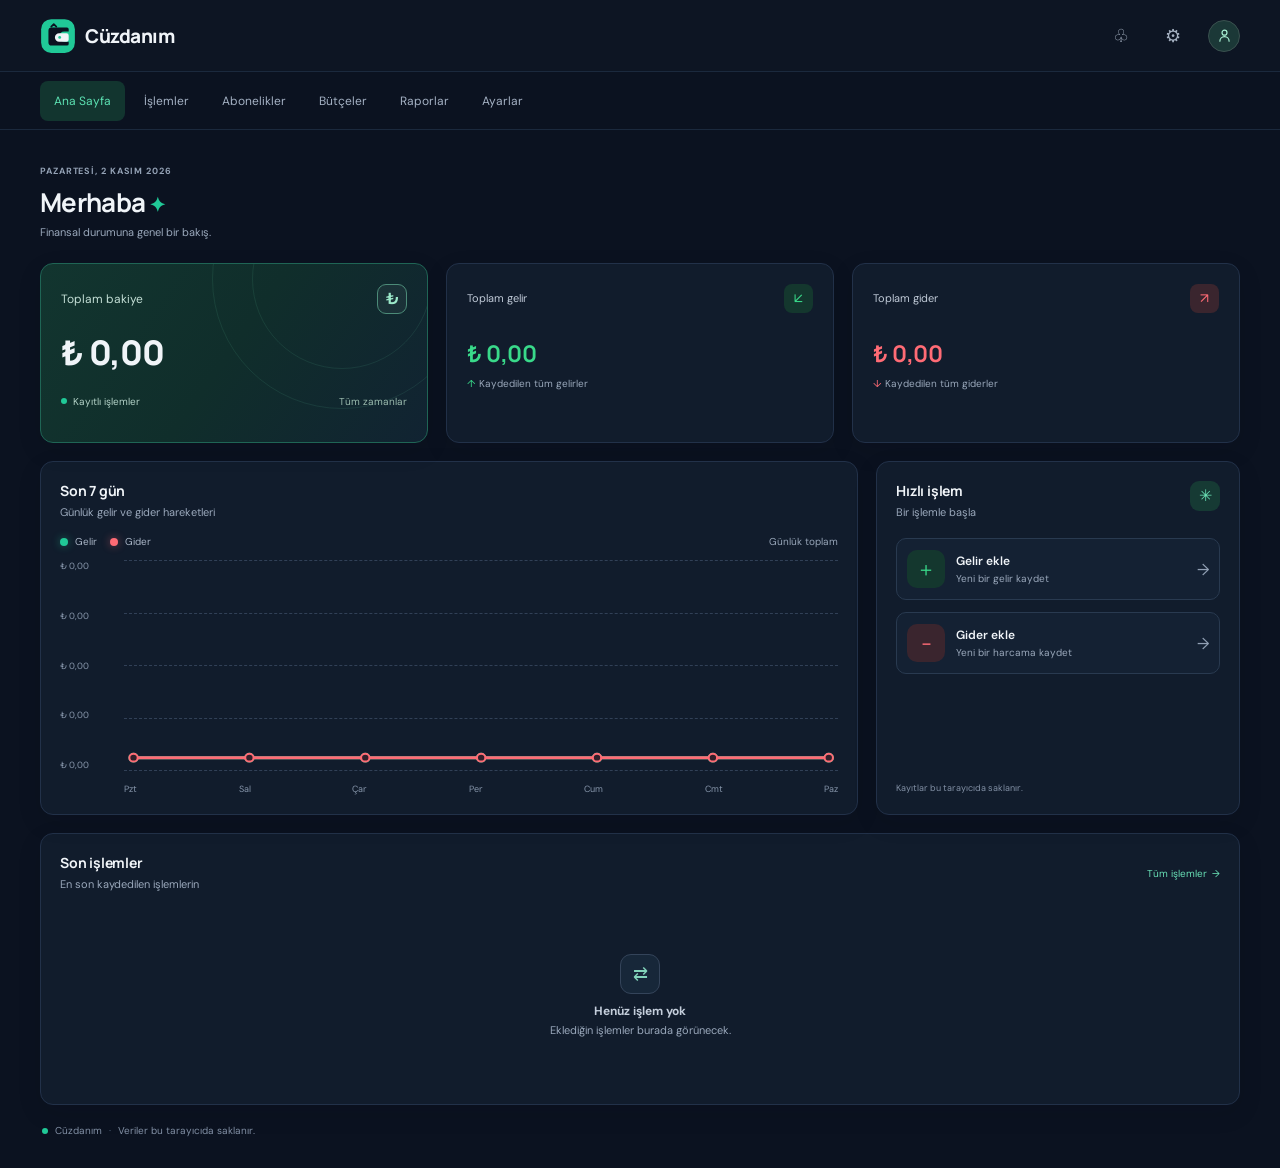
==== commit a32a633b: "Remove personal details and update gitignore" ====
--- a/index.html
+++ b/index.html
@@ -19,7 +19,12 @@
         <div class="topbar-actions">
           <button class="icon-button notification-button" type="button" aria-label="Bildirimler" aria-expanded="false" aria-controls="notification-panel"><span aria-hidden="true">♧</span><span class="notification-count" id="notification-count" hidden></span></button>
           <a class="icon-button settings-button" href="#settings" aria-label="Ayarlar">⚙</a>
-          <div class="avatar" aria-label="Berke Kullanıcı">BK</div>
+          <div class="avatar" aria-label="Profil">
+            <svg class="avatar-icon" viewBox="0 0 24 24" fill="none" aria-hidden="true">
+              <circle cx="12" cy="8" r="3.5" />
+              <path d="M5.5 20a6.5 6.5 0 0 1 13 0" />
+            </svg>
+          </div>
         </div>
         <section class="notification-panel" id="notification-panel" aria-labelledby="notification-title" hidden>
           <div class="notification-panel-heading"><div><h2 id="notification-title">Bildirimler</h2><p id="notification-summary" class="muted">Bildirimler yükleniyor…</p></div><button id="notifications-read-all" type="button" class="notification-read-all" hidden>Tümünü okundu işaretle</button></div>
@@ -35,7 +40,7 @@
 
       <main id="home" class="dashboard">
         <section class="welcome-row">
-          <div><p class="eyebrow">PAZARTESİ, 2 KASIM 2026</p><h1>Merhaba, Berke <span aria-hidden="true">✦</span></h1><p class="muted">Finansal durumuna genel bir bakış.</p></div>
+          <div><p class="eyebrow">PAZARTESİ, 2 KASIM 2026</p><h1>Merhaba <span aria-hidden="true">✦</span></h1><p class="muted">Finansal durumuna genel bir bakış.</p></div>
         </section>
 
         <section class="overview-grid" aria-label="Finansal özet">
--- a/styles.css
+++ b/styles.css
@@ -49,6 +49,7 @@
 .notification-empty, .notification-error { margin: 0; padding: 18px 8px; color: #9aa8bb; font-size: 11px; line-height: 1.5; text-align: center; }
 .notification-error { color: var(--expense); }
 .avatar { display: grid; place-items: center; width: 32px; height: 32px; margin-left: 4px; border: 1px solid #3a514f; border-radius: 50%; color: #a9f1d4; background: #1b3837; font-size: 10px; font-weight: 700; }
+.avatar-icon { width: 17px; height: 17px; stroke: currentColor; stroke-width: 1.7; stroke-linecap: round; }
 .desktop-nav { display: none; }
 .dashboard { width: min(100%, 1280px); margin: 0 auto; padding: 0 var(--gutter) calc(96px + env(safe-area-inset-bottom)); }
 .welcome-row { display: flex; align-items: center; justify-content: space-between; gap: 10px; padding: 24px 0 18px; }
